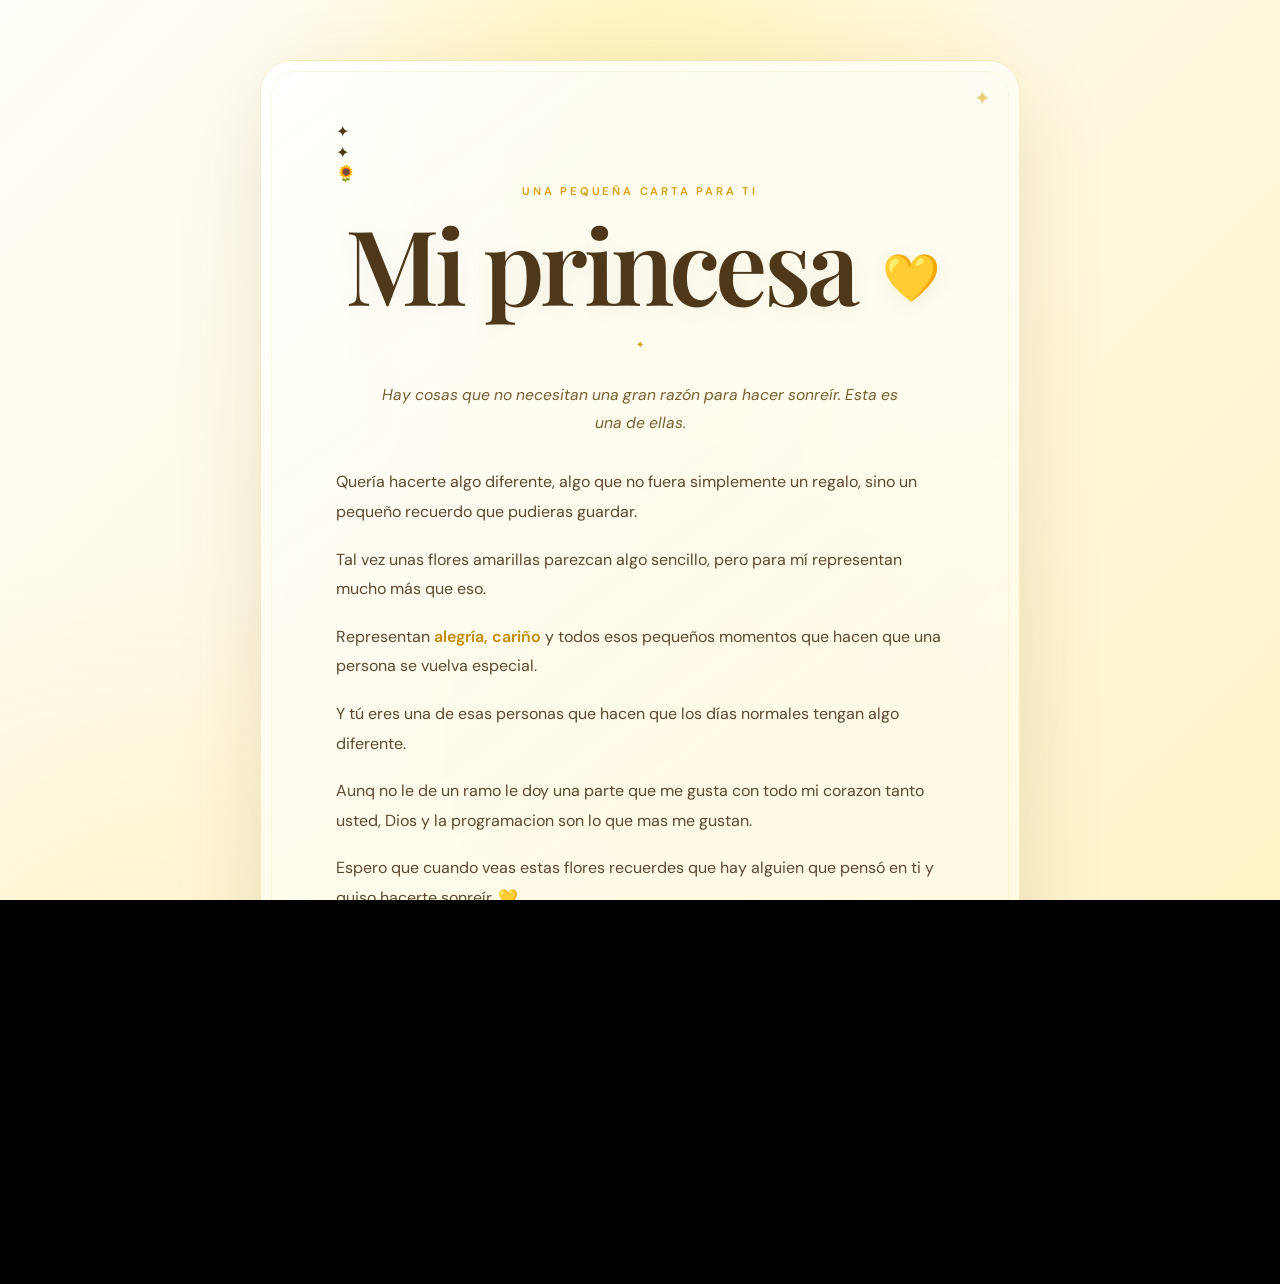
==== carta.html @ 80866b82 "Subir pagina" ====
<!DOCTYPE html>
<html lang="es">
<head>
    <meta charset="UTF-8">
    <link rel="icon" href="imagens/icons.png">
    <meta name="viewport" content="width=device-width, initial-scale=1.0">

    <meta name="theme-color" content="#fff7d6">
    <meta name="description" content="Una pequeña carta especial para ti.">

    <title>Para mi princesa 💛</title>

    <link rel="preconnect" href="https://fonts.googleapis.com">
    <link rel="preconnect" href="https://fonts.gstatic.com" crossorigin>

    <link href="https://fonts.googleapis.com/css2?family=DM+Sans:wght@400;500;600&family=Playfair+Display:wght@500;600&display=swap" rel="stylesheet">

    <link rel="stylesheet"
          href="static/css/style.css">
</head>

<body>

    <!-- Fondo -->
    <div class="background-glow"></div>


    <main class="letter-page">

        <section class="letter-card">

            <!-- Decoraciones -->
            <div class="card-decoration decoration-top">✦</div>
            <div class="card-decoration decoration-bottom">✦</div>

            <header class="letter-header">

                <div class="little-flower">
                    🌻
                </div>

                <p class="eyebrow">
                    UNA PEQUEÑA CARTA PARA TI
                </p>

                <h1>
                    Mi princesa
                    <span class="title-heart">💛</span>
                </h1>

                <div class="divider">
                    <span>✦</span>
                    
                </div>

                <p class="intro">
                    Hay cosas que no necesitan una gran razón
                    para hacer sonreír. Esta es una de ellas.
                </p>

            </header>


            <div class="letter-content">

                <p>
                    Quería hacerte algo diferente, algo que no fuera
                    simplemente un regalo, sino un pequeño recuerdo
                    que pudieras guardar.
                </p>

                <p>
                    Tal vez unas flores amarillas parezcan algo
                    sencillo, pero para mí representan mucho más
                    que eso.
                </p>

                <p>
                    Representan <span class="highlight">alegría, cariño</span>
                    y todos esos pequeños momentos que hacen que una
                    persona se vuelva especial.
                </p>

                <p>
                    Y tú eres una de esas personas que hacen que los
                    días normales tengan algo diferente.
                </p>
                <p>
                    Aunq no le de un ramo le doy una parte que me gusta
                    con todo mi corazon tanto usted, Dios y la programacion
                    son lo que mas me gustan.
                </p>
                <p>
                    Espero que cuando veas estas flores recuerdes
                    que hay alguien que pensó en ti y quiso
                    hacerte sonreír.
                    <span>💛</span>
                </p>

                <div class="signature">
                    <span>Con muchísimo cariño,</span>
                    <strong>Yo 💛</strong>
                </div>

            </div>


            <footer class="letter-footer">

                <button
                    type="button"
                    class="continue-btn"
                    id="continueBtn">

                    <span>Hay algo más...</span>
                    <span class="button-icon">✨</span>

                </button>

                <p class="small-hint">
                    La sorpresa todavía no termina 🌻
                </p>

            </footer>

        </section>

    </main>


    <!-- Pantalla de sorpresa -->
    <div class="surprise" id="surprise">

        <div class="surprise-card">

            <button class="close-btn" id="closeBtn">
                ×
            </button>

            <a href="agujero-negro-flor-amarillas.html" class="surprise-flower">
                🌻
            </a>

            <p class="surprise-small">
                Y esto es para ti...
            </p>

            <h2>
                Porque eres<br>
                <span>especial 💛</span>
            </h2>

            <p>
                Espero que esta pequeña sorpresa
                te haya sacado aunque sea una sonrisa.
            </p>

            <div class="surprise-hearts">
                🌻 💛 🌻
            </div>

        </div>

    </div>


    <script src="static/js/app.js"></script>

</body>
</html>
---- static/css/style.css ----
@import url('https://fonts.googleapis.com/css2?family=DM+Sans:wght@400;500;600&family=Playfair+Display:wght@500;600;700&display=swap');

/* =========================================================
   VARIABLES
========================================================= */

:root {
  --cream: #fffbea;
  --cream-light: #fffdf5;
  --yellow: #ffd83d;
  --yellow-soft: #fff1a8;
  --gold: #d99d00;

  --brown: #4d381b;
  --brown-light: #765f32;
  --text: #493918;

  --green: #688c35;

  --shadow:
    0 25px 70px rgba(111, 77, 22, .13);
}


/* =========================================================
   RESET GENERAL
========================================================= */

* {
  box-sizing: border-box;
  margin: 0;
  padding: 0;
}

html {
  scroll-behavior: smooth;
}

body {
  min-height: 100vh;

  overflow-x: hidden;

  background: var(--cream);

  color: var(--text);

  font-family: "DM Sans", sans-serif;
}


/* =========================================================
   =========================================================
   INDEX.HTML
   =========================================================
   ========================================================= */


/* ---------- HERO ---------- */

.hero {
  position: relative;

  min-height: 100vh;

  display: grid;
  place-items: center;

  overflow: hidden;

  isolation: isolate;

  background:
    radial-gradient(
      circle at 50% 38%,
      rgba(255, 233, 104, .58),
      transparent 30%
    ),
    radial-gradient(
      circle at 15% 80%,
      rgba(255, 211, 60, .14),
      transparent 30%
    ),
    radial-gradient(
      circle at 85% 75%,
      rgba(255, 211, 60, .12),
      transparent 30%
    ),
    linear-gradient(
      180deg,
      #fffef8 0%,
      #fff8cc 58%,
      #f8df83 100%
    );
}


/* ---------- BRILLO ---------- */

.sun-glow {
  position: absolute;

  width: 70vmin;
  height: 70vmin;

  border-radius: 50%;

  background:
    radial-gradient(
      circle,
      rgba(255, 220, 57, .28),
      rgba(255, 220, 57, .08) 50%,
      transparent 72%
    );

  filter: blur(15px);

  animation: breathe 5s ease-in-out infinite;

  pointer-events: none;
}


/* ---------- CONTENIDO INDEX ---------- */

.welcome {
  position: relative;

  z-index: 5;

  width: min(90%, 720px);

  padding: 40px 20px 160px;

  text-align: center;

  animation: rise .9s cubic-bezier(.2,.8,.2,1) both;
}


/* ---------- EYEBROW INDEX ---------- */

.hero .eyebrow {
  margin-bottom: 18px;

  color: var(--gold);

  font-size: .72rem;

  font-weight: 600;

  letter-spacing: .22em;

  text-transform: uppercase;
}


/* ---------- TITULOS INDEX ---------- */

.hero h1,
.reveal h2 {
  font-family: "Playfair Display", serif;

  line-height: 1.05;

  font-weight: 600;
}

.hero h1 {
  color: #4d391b;

  font-size:
    clamp(3rem, 8vw, 6.5rem);

  letter-spacing: -.045em;

  text-shadow:
    0 5px 25px rgba(105, 70, 0, .08);
}

.hero h1 span,
.reveal h2 span {
  color: var(--gold);

  font-style: italic;
}


/* ---------- CORAZON ---------- */

.hero h1 span {
  display: inline-block;

  animation: heartbeat 2s ease-in-out infinite;
}


/* ---------- INTRO INDEX ---------- */

.hero .intro {
  max-width: 570px;

  margin: 25px auto 34px;

  font-size:
    clamp(1rem, 2.5vw, 1.2rem);

  line-height: 1.8;

  color: var(--brown-light);
}


/* ---------- BOTONES ---------- */

.surprise-btn,
.continue-btn {
  position: relative;

  border: 0;

  cursor: pointer;

  overflow: hidden;

  color: #493500;

  background:
    linear-gradient(
      135deg,
      #ffe45a,
      #ffc928
    );

  box-shadow:
    0 14px 30px rgba(187, 132, 0, .2),
    inset 0 1px 0 rgba(255,255,255,.65);

  font-family: inherit;

  font-weight: 600;

  transition:
    transform .25s ease,
    box-shadow .25s ease;
}


/* brillo del boton */

.surprise-btn::before,
.continue-btn::before {
  content: "";

  position: absolute;

  top: 0;
  left: -100%;

  width: 60%;
  height: 100%;

  background:
    linear-gradient(
      90deg,
      transparent,
      rgba(255,255,255,.55),
      transparent
    );

  transform: skewX(-20deg);

  transition: left .6s ease;
}

.surprise-btn:hover::before,
.continue-btn:hover::before {
  left: 140%;
}


.surprise-btn {
  padding: 17px 29px;

  border-radius: 999px;

  font-size: 1rem;
}


.continue-btn {
  padding: 14px 25px;

  border-radius: 999px;

  font-size: .95rem;
}


.surprise-btn:hover,
.continue-btn:hover {
  transform:
    translateY(-4px)
    scale(1.02);

  box-shadow:
    0 20px 40px rgba(187, 132, 0, .3);
}


.surprise-btn:active,
.continue-btn:active {
  transform: scale(.97);
}


.surprise-btn span {
  margin: 0 5px;
}


/* ---------- HINT ---------- */

.hero .hint {
  margin-top: 14px;

  color: rgba(73, 57, 24, .58);

  font-size: .75rem;
}


/* =========================================================
   FLORES INDEX
========================================================= */

.hero .flower {
  position: absolute;

  z-index: 2;

  bottom: -18px;

  width: 170px;
  height: 330px;

  transform-origin: bottom center;

  animation: sway 5s ease-in-out infinite;

  filter:
    drop-shadow(
      0 10px 12px rgba(105,70,0,.12)
    );
}


.hero .flower-left {
  left: 2%;

  transform: rotate(-5deg);
}


.hero .flower-right {
  right: 2%;

  transform: rotate(5deg);

  animation-delay: -2s;
}


.hero .head {
  position: absolute;

  top: 5px;
  left: 50%;

  transform: translateX(-50%);

  font-size: 7rem;
}


.hero .stem {
  position: absolute;

  top: 100px;
  left: 50%;

  width: 8px;
  height: 250px;

  border-radius: 10px;

  background:
    linear-gradient(
      90deg,
      #55772a,
      #789c3e,
      #55772a
    );

  transform: translateX(-50%);
}


.hero .leaf {
  position: absolute;

  width: 75px;
  height: 34px;

  background:
    linear-gradient(
      135deg,
      #86a847,
      #5f8630
    );

  border-radius: 100% 0 100% 0;
}


.hero .leaf-a {
  top: 195px;
  left: 30px;

  transform: rotate(20deg);
}


.hero .leaf-b {
  top: 250px;
  right: 20px;

  transform: rotate(200deg);
}


/* =========================================================
   PETALOS
========================================================= */

.petals {
  position: absolute;

  inset: 0;

  z-index: 8;

  pointer-events: none;

  overflow: hidden;
}


.petal {
  position: absolute;

  top: -30px;

  font-size: 1.1rem;

  opacity: .75;

  animation:
    fall linear forwards;
}


/* =========================================================
   REVEAL DEL INDEX
========================================================= */

.reveal {
  position: relative;

  min-height: 100vh;

  display: grid;

  place-items: center;

  padding: 40px 20px;

  overflow: hidden;

  background:
    radial-gradient(
      circle at 50% 20%,
      rgba(255, 238, 134, .5),
      transparent 35%
    ),
    linear-gradient(
      180deg,
      #f8df83,
      #fff9dc
    );

  opacity: 0;

  visibility: hidden;

  transform: translateY(30px);

  transition:
    opacity .8s ease,
    transform .8s ease,
    visibility .8s;
}


.reveal.show {
  opacity: 1;

  visibility: visible;

  transform: translateY(0);
}


.reveal-card {
  position: relative;

  width: min(92%, 650px);

  padding:
    clamp(35px, 8vw, 70px);

  text-align: center;

  border:
    1px solid rgba(217,157,0,.18);

  border-radius: 32px;

  background:
    rgba(255, 253, 241, .82);

  box-shadow:
    var(--shadow);

  backdrop-filter: blur(14px);

  -webkit-backdrop-filter: blur(14px);
}


.reveal-card::before {
  content: "";

  position: absolute;

  inset: 10px;

  border:
    1px solid rgba(217,157,0,.08);

  border-radius: 24px;

  pointer-events: none;
}


.mini-bouquet {
  position: relative;

  z-index: 2;

  margin-bottom: 20px;

  font-size: 3rem;

  animation:
    float 3s ease-in-out infinite;
}


.reveal h2 {
  position: relative;

  z-index: 2;

  color: var(--brown);

  font-size:
    clamp(2.5rem, 7vw, 5rem);
}


.reveal-card > p:not(.eyebrow) {
  position: relative;

  z-index: 2;

  max-width: 480px;

  margin: 25px auto;

  color: var(--brown-light);

  line-height: 1.8;
}


/* =========================================================
   =========================================================
   CARTA.HTML
   =========================================================
   ========================================================= */


/* ---------- PAGINA ---------- */

.letter-page {
  position: relative;

  min-height: 100vh;

  display: flex;

  align-items: center;

  justify-content: center;

  padding: 60px 20px;

  overflow: hidden;

  background:
    radial-gradient(
      circle at 50% 10%,
      rgba(255, 232, 106, .42),
      transparent 30%
    ),
    radial-gradient(
      circle at 10% 80%,
      rgba(255, 210, 55, .12),
      transparent 30%
    ),
    linear-gradient(
      135deg,
      #fffef8,
      #fff8dd,
      #fff0bd
    );
}


/* brillo de fondo de la carta */

.letter-page::before {
  content: "";

  position: absolute;

  width: 550px;
  height: 550px;

  border-radius: 50%;

  background:
    rgba(255, 215, 61, .12);

  filter: blur(80px);

  pointer-events: none;
}


/* ---------- TARJETA ---------- */

.letter-card {
  position: relative;

  z-index: 5;

  width: min(760px, 100%);

  padding:
    60px
    clamp(28px, 7vw, 75px);

  border:
    1px solid rgba(217, 157, 0, .18);

  border-radius: 32px;

  background:
    linear-gradient(
      145deg,
      rgba(255,255,255,.88),
      rgba(255,250,224,.78)
    );

  box-shadow:
    0 30px 90px rgba(111,77,22,.14),
    inset 0 1px 0 rgba(255,255,255,.9);

  backdrop-filter: blur(18px);

  -webkit-backdrop-filter: blur(18px);

  animation:
    letterAppear .9s cubic-bezier(.2,.8,.2,1) both;
}


/* borde interior */

.letter-card::before {
  content: "";

  position: absolute;

  inset: 10px;

  border:
    1px solid rgba(217,157,0,.08);

  border-radius: 24px;

  pointer-events: none;
}


/* ---------- DECORACIONES ---------- */

.letter-card::after {
  content: "✦";

  position: absolute;

  top: 24px;
  right: 28px;

  color: rgba(217,157,0,.5);

  font-size: 20px;
}


.letter-header,
.letter-content,
.letter-footer {
  position: relative;

  z-index: 2;
}


/* ---------- FLOR DE ARRIBA ---------- */

.letter-flower {
  margin-bottom: 12px;

  text-align: center;

  font-size: 42px;

  animation:
    flowerPulse 2.5s ease-in-out infinite;
}


/* ---------- EYEBROW CARTA ---------- */

.letter-header .eyebrow {
  margin-bottom: 14px;

  color: var(--gold);

  font-size: .7rem;

  font-weight: 600;

  letter-spacing: .25em;

  text-align: center;

  text-transform: uppercase;
}


/* ---------- TITULO CARTA ---------- */

.letter-header h1 {
  margin: 0;

  color: var(--brown);

  font-family: "Playfair Display", serif;

  font-size:
    clamp(3.4rem, 9vw, 6.5rem);

  font-weight: 600;

  line-height: .98;

  letter-spacing: -.045em;

  text-align: center;

  text-shadow:
    0 5px 25px rgba(105,70,0,.07);
}


/* corazón del titulo */

.letter-header h1 > span {
  display: inline-block;

  margin-left: 7px;

  font-family: sans-serif;

  font-size: .45em;

  vertical-align: middle;

  animation:
    heartbeat 2s ease-in-out infinite;
}


/* ---------- DIVISOR ---------- */

.letter-header .divider {
  display: flex;

  align-items: center;

  justify-content: center;

  gap: 12px;

  margin: 24px 0 30px;

  color: var(--gold);
}


.letter-header .divider span:first-child,
.letter-header .divider span:last-child {
  font-size: 10px;
}


.letter-header .divider span:nth-child(2) {
  font-size: 18px;
}


/* =========================================================
   IMPORTANTE:
   Si carta.html tiene .intro, NO usar el .intro del index.
========================================================= */

.letter-header .intro {
  max-width: 520px;

  margin: 0 auto;

  color: var(--brown-light);

  font-size: .98rem;

  line-height: 1.8;

  text-align: center;

  font-style: italic;
}


/* =========================================================
   CONTENIDO DE LA CARTA
========================================================= */

.letter-content {
  margin-top: 30px;

  color: #5d4830;

  font-size: 16px;

  line-height: 1.85;
}


.letter-content p {
  margin-bottom: 18px;
}


.letter-content p:last-child {
  margin-bottom: 0;
}


/* palabras destacadas */

.letter-content .highlight {
  color: #c18b0b;

  font-weight: 600;
}


/* =========================================================
   FIRMA
========================================================= */

.signature {
  margin-top: 30px;

  padding-top: 25px;

  border-top:
    1px solid rgba(217,157,0,.16);

  display: flex;

  flex-direction: column;

  gap: 4px;
}


.signature span {
  color: var(--brown-light);

  font-family: "Playfair Display", serif;

  font-size: 18px;

  font-style: italic;
}


.signature strong {
  color: var(--brown);

  font-family: "Playfair Display", serif;

  font-size: 25px;
}


/* =========================================================
   FOOTER CARTA
========================================================= */

.letter-footer {
  margin-top: 35px;

  text-align: center;
}


.letter-footer .continue-btn {
  display: inline-flex;

  align-items: center;

  justify-content: center;

  gap: 10px;
}


.button-icon {
  transition:
    transform .3s ease;
}


.continue-btn:hover .button-icon {
  transform:
    rotate(15deg)
    scale(1.2);
}


.small-hint {
  margin-top: 12px;

  color: rgba(73,57,24,.55);

  font-size: .75rem;
}


/* =========================================================
   FLORES FLOTANTES DE CARTA
========================================================= */

.letter-page .floating-flower {
  position: absolute;

  z-index: 1;

  pointer-events: none;

  user-select: none;

  opacity: .7;

  font-size: 28px;

  animation:
    letterFloat 5s ease-in-out infinite;
}


.letter-page .flower-1 {
  top: 8%;
  left: 7%;
}


.letter-page .flower-2 {
  top: 20%;
  right: 8%;

  animation-delay: -1.5s;
}


.letter-page .flower-3 {
  bottom: 12%;
  left: 9%;

  animation-delay: -3s;
}


.letter-page .flower-4 {
  bottom: 18%;
  right: 7%;

  animation-delay: -4s;
}


/* =========================================================
   ANIMACIONES
========================================================= */

@keyframes rise {
  from {
    opacity: 0;

    transform:
      translateY(25px)
      scale(.98);
  }

  to {
    opacity: 1;

    transform:
      translateY(0)
      scale(1);
  }
}


@keyframes letterAppear {
  from {
    opacity: 0;

    transform:
      translateY(30px)
      scale(.97);
  }

  to {
    opacity: 1;

    transform:
      translateY(0)
      scale(1);
  }
}


@keyframes breathe {
  0%,
  100% {
    transform: scale(1);

    opacity: .65;
  }

  50% {
    transform: scale(1.08);

    opacity: .9;
  }
}


@keyframes sway {
  0%,
  100% {
    margin-left: 0;

    transform: rotate(-5deg);
  }

  50% {
    margin-left: 8px;

    transform: rotate(-2deg);
  }
}


@keyframes float {
  0%,
  100% {
    transform: translateY(0);
  }

  50% {
    transform: translateY(-9px);
  }
}


@keyframes heartbeat {
  0%,
  100% {
    transform: scale(1);
  }

  10% {
    transform: scale(1.12);
  }

  20% {
    transform: scale(1);
  }

  30% {
    transform: scale(1.08);
  }

  40% {
    transform: scale(1);
  }
}


@keyframes flowerPulse {
  0%,
  100% {
    transform: scale(1);
  }

  50% {
    transform: scale(1.1);
  }
}


@keyframes letterFloat {
  0%,
  100% {
    transform:
      translateY(0)
      rotate(-5deg);
  }

  50% {
    transform:
      translateY(-14px)
      rotate(5deg);
  }
}


@keyframes fall {
  to {
    transform:
      translate3d(var(--drift), 110vh, 0)
      rotate(420deg);

    opacity: 0;
  }
}


/* =========================================================
   RESPONSIVE
========================================================= */

@media (max-width: 650px) {

  /* INDEX */

  .welcome {
    width: 94%;

    padding:
      35px
      15px
      120px;
  }

  .hero .eyebrow {
    font-size: .62rem;

    letter-spacing: .18em;
  }

  .hero h1 {
    font-size:
      clamp(3rem, 15vw, 5rem);
  }

  .hero .intro {
    font-size: .98rem;

    line-height: 1.7;
  }

  .hero .intro br {
    display: none;
  }

  .hero .flower {
    opacity: .5;

    transform: scale(.7);
  }

  .hero .flower-left {
    left: -50px;
  }

  .hero .flower-right {
    right: -50px;
  }


  /* CARTA */

  .letter-page {
    padding:
      30px
      14px;
  }

  .letter-card {
    width: 100%;

    padding:
      42px
      22px;

    border-radius: 26px;
  }

  .letter-card::before {
    inset: 7px;

    border-radius: 20px;
  }

  .letter-header h1 {
    font-size:
      clamp(
        3rem,
        14vw,
        5rem
      );
  }

  .letter-header .eyebrow {
    font-size: .58rem;

    letter-spacing: .18em;
  }

  .letter-content {
    font-size: 15px;

    line-height: 1.8;
  }

  .letter-page .floating-flower {
    opacity: .45;

    font-size: 22px;
  }

  .letter-page .flower-1 {
    left: 3%;
  }

  .letter-page .flower-2 {
    right: 3%;
  }

  .letter-page .flower-3 {
    left: 4%;
  }

  .letter-page .flower-4 {
    right: 4%;
  }


  /* REVEAL */

  .reveal {
    padding: 25px 14px;
  }

  .reveal-card {
    width: 96%;

    padding:
      45px 25px;

    border-radius: 27px;
  }

  .reveal h2 {
    font-size:
      clamp(
        2.5rem,
        13vw,
        4rem
      );
  }
}


/* =========================================================
   PANTALLAS PEQUEÑAS
========================================================= */

@media (max-width: 380px) {

  .letter-card {
    padding:
      35px
      18px;
  }

  .letter-header h1 {
    font-size: 2.8rem;
  }

  .hero h1 {
    font-size: 2.8rem;
  }

  .surprise-btn {
    padding:
      15px
      22px;
  }
}


/* =========================================================
   REDUCIR ANIMACIONES
========================================================= */

@media (prefers-reduced-motion: reduce) {

  *,
  *::before,
  *::after {
    animation-duration: .01ms !important;

    animation-iteration-count: 1 !important;

    transition-duration: .01ms !important;

    scroll-behavior: auto !important;
  }
}
/* =========================================================
   SORPRESA FINAL
========================================================= */

.surprise {
  position: fixed;
  inset: 0;

  z-index: 1000;

  display: flex;
  align-items: center;
  justify-content: center;

  padding: 20px;

  background: rgba(58, 40, 17, .45);

  backdrop-filter: blur(10px);
  -webkit-backdrop-filter: blur(10px);

  opacity: 0;
  visibility: hidden;

  transition:
    opacity .45s ease,
    visibility .45s ease;
}


/* Cuando está abierta */

.surprise.show,
.surprise.active {
  opacity: 1;
  visibility: visible;
}


/* =========================================================
   TARJETA
========================================================= */

.surprise-card {
  position: relative;

  width: min(92%, 500px);

  padding: 55px 35px 45px;

  text-align: center;

  border: 1px solid rgba(217, 157, 0, .2);

  border-radius: 32px;

  background:
    linear-gradient(
      145deg,
      rgba(255, 255, 255, .96),
      rgba(255, 248, 211, .94)
    );

  box-shadow:
    0 35px 100px rgba(67, 45, 12, .25),
    inset 0 1px 0 rgba(255,255,255,.9);

  transform:
    translateY(25px)
    scale(.88);

  transition:
    transform .55s cubic-bezier(.17,.67,.25,1.2);
}


/* Animación al abrir */

.surprise.show .surprise-card,
.surprise.active .surprise-card {
  transform:
    translateY(0)
    scale(1);
}


/* Borde interior */

.surprise-card::before {
  content: "";

  position: absolute;

  inset: 10px;

  border:
    1px solid rgba(217,157,0,.1);

  border-radius: 24px;

  pointer-events: none;
}


/* =========================================================
   BOTÓN CERRAR
========================================================= */

.close-btn {
  position: absolute;

  top: 15px;
  right: 17px;

  z-index: 5;

  width: 38px;
  height: 38px;

  display: grid;
  place-items: center;

  border: none;

  border-radius: 50%;

  background:
    rgba(111, 77, 22, .07);

  color: var(--brown);

  font-family: Arial, sans-serif;

  font-size: 25px;
  font-weight: 300;

  line-height: 1;

  cursor: pointer;

  transition:
    transform .25s ease,
    background .25s ease;
}


.close-btn:hover {
  background:
    rgba(217, 157, 0, .15);

  transform:
    rotate(90deg)
    scale(1.08);
}


.close-btn:active {
  transform:
    rotate(90deg)
    scale(.95);
}


/* =========================================================
   FLOR
========================================================= */

.surprise-flower {
  position: relative;

  z-index: 2;

  margin-bottom: 17px;

  font-size: 64px;

  filter:
    drop-shadow(
      0 10px 10px rgba(105,70,0,.12)
    );

  animation:
    surpriseFlower 2.8s ease-in-out infinite;
}


/* =========================================================
   TEXTO PEQUEÑO
========================================================= */

.surprise-small {
  position: relative;

  z-index: 2;

  margin-bottom: 12px;

  color: var(--gold);

  font-size: .7rem;

  font-weight: 600;

  letter-spacing: .22em;

  text-transform: uppercase;
}


/* =========================================================
   TITULO
========================================================= */

.surprise-card h2 {
  position: relative;

  z-index: 2;

  margin: 0;

  color: var(--brown);

  font-family: "Playfair Display", serif;

  font-size:
    clamp(2.7rem, 8vw, 4.5rem);

  font-weight: 600;

  line-height: 1;

  letter-spacing: -.035em;
}


.surprise-card h2 span {
  color: var(--gold);

  font-style: italic;
}


/* =========================================================
   TEXTO PRINCIPAL
========================================================= */

.surprise-card > p:not(.surprise-small) {
  position: relative;

  z-index: 2;

  max-width: 390px;

  margin: 25px auto 0;

  color: var(--brown-light);

  font-size: .98rem;

  line-height: 1.8;
}


/* =========================================================
   CORAZONES
========================================================= */

.surprise-hearts {
  position: relative;

  z-index: 2;

  margin-top: 25px;

  color: var(--gold);

  font-size: 22px;

  letter-spacing: 7px;

  animation:
    heartsFloat 3s ease-in-out infinite;
}


/* =========================================================
   BRILLO DECORATIVO
========================================================= */

.surprise-card::after {
  content: "✦";

  position: absolute;

  top: 23px;
  left: 27px;

  color: rgba(217,157,0,.4);

  font-size: 18px;
}


/* =========================================================
   ANIMACIONES
========================================================= */

@keyframes surpriseFlower {

  0%,
  100% {
    transform:
      translateY(0)
      rotate(-3deg);
  }

  50% {
    transform:
      translateY(-8px)
      rotate(3deg);
  }
}


@keyframes heartsFloat {

  0%,
  100% {
    transform: translateY(0);
  }

  50% {
    transform: translateY(-5px);
  }
}


/* =========================================================
   CELULAR
========================================================= */

@media (max-width: 600px) {

  .surprise {
    padding: 15px;
  }

  .surprise-card {
    width: 100%;

    padding:
      52px
      25px
      40px;

    border-radius: 27px;
  }

  .surprise-card::before {
    inset: 7px;

    border-radius: 20px;
  }

  .surprise-flower {
    font-size: 55px;
  }

  .surprise-small {
    font-size: .6rem;

    letter-spacing: .18em;
  }

  .surprise-card h2 {
    font-size:
      clamp(2.5rem, 13vw, 3.7rem);
  }

  .surprise-card > p:not(.surprise-small) {
    font-size: .92rem;
  }

  .close-btn {
    top: 13px;
    right: 14px;
  }
}
/* =========================================
   VENTANA EMERGENTE
========================================= */

.surprise {
    position: fixed;
    inset: 0;

    z-index: 9999;

    display: flex;
    align-items: center;
    justify-content: center;

    padding: 20px;

    background: rgba(50, 35, 10, 0.45);

    backdrop-filter: blur(8px);
    -webkit-backdrop-filter: blur(8px);

    opacity: 0;
    visibility: hidden;
    pointer-events: none;

    transition:
        opacity 0.4s ease,
        visibility 0.4s ease;
}


/* Cuando se abre */

.surprise.show {
    opacity: 1;
    visibility: visible;
    pointer-events: auto;
}


/* =========================================
   TARJETA
========================================= */

.surprise-card {
    position: relative;

    width: min(500px, 92%);

    padding: 55px 35px 45px;

    text-align: center;

    border-radius: 30px;

    background:
        linear-gradient(
            145deg,
            #fffefa,
            #fff7d5
        );

    border: 1px solid rgba(217, 157, 0, 0.2);

    box-shadow:
        0 30px 80px rgba(70, 45, 10, 0.3);

    transform: translateY(30px) scale(0.85);

    transition:
        transform 0.5s
        cubic-bezier(.17,.67,.25,1.2);
}


/* Animación de entrada */

.surprise.show .surprise-card {
    transform:
        translateY(0)
        scale(1);
}


/* =========================================
   BOTÓN CERRAR
========================================= */

.close-btn {
    position: absolute;

    top: 15px;
    right: 15px;

    width: 38px;
    height: 38px;

    border: none;
    border-radius: 50%;

    background: rgba(111, 77, 22, 0.08);

    color: #6f4d16;

    font-size: 25px;

    cursor: pointer;

    transition:
        transform 0.25s ease,
        background 0.25s ease;
}

.close-btn:hover {
    background: rgba(217, 157, 0, 0.16);

    transform:
        rotate(90deg)
        scale(1.1);
}


/* =========================================
   FLOR
========================================= */

.surprise-flower {
    font-size: 65px;

    margin-bottom: 15px;

    animation:
        popupFlower 3s ease-in-out infinite;
}


/* =========================================
   TEXTO
========================================= */

.surprise-small {
    margin-bottom: 12px;

    color: #d99d00;

    font-size: .7rem;

    font-weight: 600;

    letter-spacing: .2em;

    text-transform: uppercase;
}


.surprise-card h2 {
    font-family: "Playfair Display", serif;

    font-size:
        clamp(2.5rem, 7vw, 4rem);

    line-height: 1;

    color: #493918;
}


.surprise-card h2 span {
    color: #d99d00;

    font-style: italic;
}


.surprise-card > p:not(.surprise-small) {
    margin: 25px auto 0;

    max-width: 380px;

    color: #765f32;

    line-height: 1.8;
}


/* =========================================
   DECORACIÓN
========================================= */

.surprise-hearts {
    margin-top: 25px;

    font-size: 21px;

    letter-spacing: 6px;

    animation:
        popupFlower 3s ease-in-out infinite;
}


/* =========================================
   ANIMACIÓN
========================================= */

@keyframes popupFlower {

    0%,
    100% {
        transform: translateY(0) rotate(-3deg);
    }

    50% {
        transform: translateY(-8px) rotate(3deg);
    }
}


/* =========================================
   MÓVIL
========================================= */

@media (max-width: 600px) {

    .surprise {
        padding: 15px;
    }

    .surprise-card {
        padding: 50px 25px 40px;
        border-radius: 25px;
    }

    .surprise-flower {
        font-size: 55px;
    }
}
.surprise-flower {
    text-decoration: none;
    cursor: pointer;
    display: inline-block;
}
  /* Sin esto, cualquier elemento con width/height:100% Y padding a la vez
     queda mas ancho/alto que el propio 100% (el padding se suma aparte con
     el box-sizing por defecto) - eso es lo que corria #start-screen 20px
     hacia la derecha (100% + 20px de padding a cada lado = 40px de sobra),
     desalineando el emoji y el texto de "Toca para iniciar" del centro real
     de la pantalla. */
  *{box-sizing:border-box;}
  html, body { margin:0; height:100%; background:#000; overflow:hidden; -webkit-user-select:none; user-select:none; -webkit-tap-highlight-color:transparent; }
  canvas { display:block; }

  #main-title{
    position:fixed;top:40px;left:0;right:0;width:100%;
    font-size:2.6em;color:#FFFACD;white-space:nowrap;
    text-shadow:0 0 10px #FFD700,0 0 18px #FFA500;
    z-index:10;pointer-events:none;text-align:center;
    font-family:'Indie Flower','Bradley Hand','Segoe Script',cursive;
  }
  @media (max-width:768px){
    #main-title{font-size:1.55em;top:22px;white-space:normal;padding:0 10px;line-height:1.15;}
  }

  #start-screen{
    position:fixed;top:0;left:0;width:100%;height:100%;
    background:#000;display:flex;justify-content:center;align-items:center;
    flex-direction:column;color:#fff;z-index:9999;padding:20px;cursor:pointer;
    transition:opacity .7s ease,visibility .7s ease;
  }
  #start-screen.hidden{opacity:0;visibility:hidden;pointer-events:none;}
  #start-heart{
    font-size:clamp(74px,23vmin,148px);line-height:1;display:block;
    filter:drop-shadow(0 0 14px rgba(255,215,0,.75)) drop-shadow(0 0 36px rgba(255,165,0,.38)) drop-shadow(0 0 66px rgba(218,165,32,.22));
    animation:latido 1.35s ease-in-out infinite;transform-origin:50% 55%;
  }
  @keyframes latido{
    0%,100%{transform:scale(1);}
    12%{transform:scale(1.15);}
    24%{transform:scale(1);}
    36%{transform:scale(1.07);}
    50%{transform:scale(1);}
  }
  #start-text{
    font-size:1.8em;color:#FFFACD;font-family:'Indie Flower','Bradley Hand','Segoe Script',cursive;
    text-shadow:0 0 7px #FFD700;text-align:center;
    margin-top:clamp(16px,3.5vh,28px);
    animation:parpadeo 2.2s ease-in-out infinite;
  }
  @keyframes parpadeo{0%,100%{opacity:.55;}50%{opacity:1;}}
  @media (prefers-reduced-motion:reduce){
    #start-heart,#start-text{animation:none;}
  }
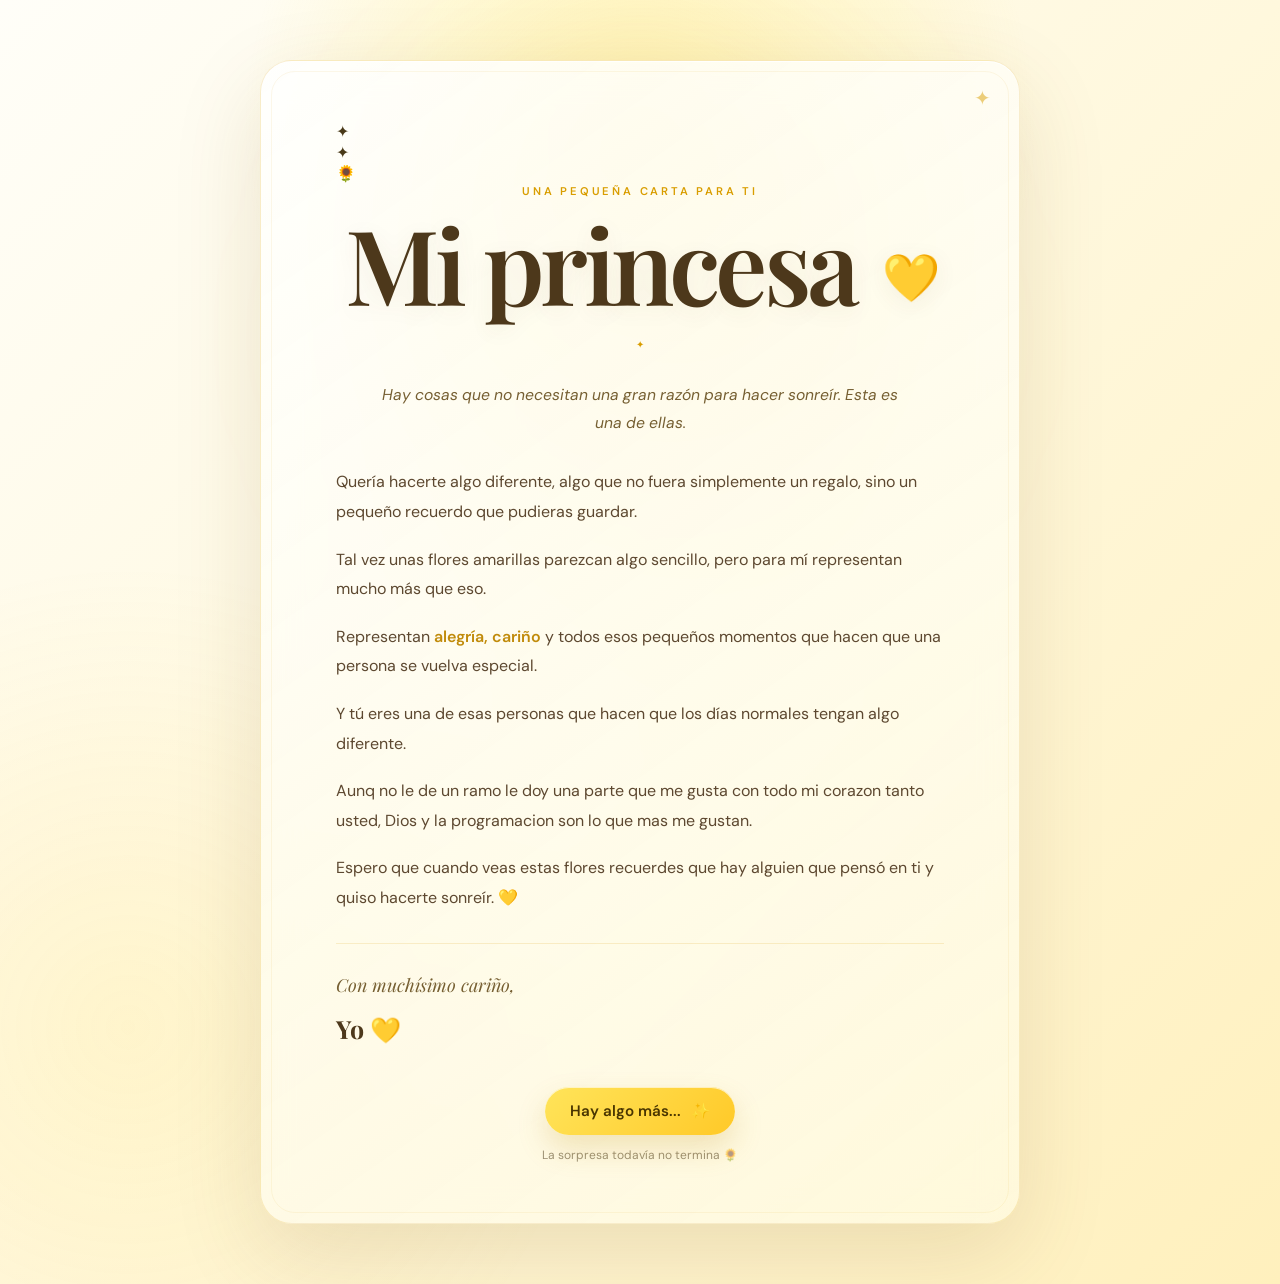
==== commit 994151f2: "Actualización del proyecto" ====
--- a/carta.html
+++ b/carta.html
@@ -23,7 +23,9 @@
 
     <!-- Fondo -->
     <div class="background-glow"></div>
-
+    <audio id="audio" loop preload="auto">
+    <source src="assets/musica1.mp3" type="audio/mp3">
+</audio>
 
     <main class="letter-page">
 
--- a/static/css/style.css
+++ b/static/css/style.css
@@ -615,37 +615,36 @@
 /* ---------- PAGINA ---------- */
 
 .letter-page {
-  position: relative;
-
-  min-height: 100vh;
-
-  display: flex;
-
-  align-items: center;
-
-  justify-content: center;
-
-  padding: 60px 20px;
-
-  overflow: hidden;
-
-  background:
-    radial-gradient(
-      circle at 50% 10%,
-      rgba(255, 232, 106, .42),
-      transparent 30%
-    ),
-    radial-gradient(
-      circle at 10% 80%,
-      rgba(255, 210, 55, .12),
-      transparent 30%
-    ),
-    linear-gradient(
-      135deg,
-      #fffef8,
-      #fff8dd,
-      #fff0bd
-    );
+    position: relative;
+    width: 100%;
+    min-height: 150vh !important;
+    height: auto !important;
+
+    display: flex;
+    align-items: flex-start;
+    justify-content: center;
+
+    padding: 60px 20px;
+
+    overflow: visible !important;
+
+    background:
+        radial-gradient(
+            circle at 50% 10%,
+            rgba(255, 232, 106, .42),
+            transparent 30%
+        ),
+        radial-gradient(
+            circle at 10% 80%,
+            rgba(255, 210, 55, .12),
+            transparent 30%
+        ),
+        linear-gradient(
+            135deg,
+            #fffef8,
+            #fff8dd,
+            #fff0bd
+        );
 }
 
 
@@ -2019,53 +2018,20 @@
     cursor: pointer;
     display: inline-block;
 }
-  /* Sin esto, cualquier elemento con width/height:100% Y padding a la vez
-     queda mas ancho/alto que el propio 100% (el padding se suma aparte con
-     el box-sizing por defecto) - eso es lo que corria #start-screen 20px
-     hacia la derecha (100% + 20px de padding a cada lado = 40px de sobra),
-     desalineando el emoji y el texto de "Toca para iniciar" del centro real
-     de la pantalla. */
-  *{box-sizing:border-box;}
-  html, body { margin:0; height:100%; background:#000; overflow:hidden; -webkit-user-select:none; user-select:none; -webkit-tap-highlight-color:transparent; }
-  canvas { display:block; }
-
-  #main-title{
-    position:fixed;top:40px;left:0;right:0;width:100%;
-    font-size:2.6em;color:#FFFACD;white-space:nowrap;
-    text-shadow:0 0 10px #FFD700,0 0 18px #FFA500;
-    z-index:10;pointer-events:none;text-align:center;
-    font-family:'Indie Flower','Bradley Hand','Segoe Script',cursive;
-  }
-  @media (max-width:768px){
-    #main-title{font-size:1.55em;top:22px;white-space:normal;padding:0 10px;line-height:1.15;}
-  }
-
-  #start-screen{
-    position:fixed;top:0;left:0;width:100%;height:100%;
-    background:#000;display:flex;justify-content:center;align-items:center;
-    flex-direction:column;color:#fff;z-index:9999;padding:20px;cursor:pointer;
-    transition:opacity .7s ease,visibility .7s ease;
-  }
-  #start-screen.hidden{opacity:0;visibility:hidden;pointer-events:none;}
-  #start-heart{
-    font-size:clamp(74px,23vmin,148px);line-height:1;display:block;
-    filter:drop-shadow(0 0 14px rgba(255,215,0,.75)) drop-shadow(0 0 36px rgba(255,165,0,.38)) drop-shadow(0 0 66px rgba(218,165,32,.22));
-    animation:latido 1.35s ease-in-out infinite;transform-origin:50% 55%;
-  }
-  @keyframes latido{
-    0%,100%{transform:scale(1);}
-    12%{transform:scale(1.15);}
-    24%{transform:scale(1);}
-    36%{transform:scale(1.07);}
-    50%{transform:scale(1);}
-  }
-  #start-text{
-    font-size:1.8em;color:#FFFACD;font-family:'Indie Flower','Bradley Hand','Segoe Script',cursive;
-    text-shadow:0 0 7px #FFD700;text-align:center;
-    margin-top:clamp(16px,3.5vh,28px);
-    animation:parpadeo 2.2s ease-in-out infinite;
-  }
-  @keyframes parpadeo{0%,100%{opacity:.55;}50%{opacity:1;}}
-  @media (prefers-reduced-motion:reduce){
-    #start-heart,#start-text{animation:none;}
-  }
+html {
+    overflow-y: scroll !important;
+}
+
+body {
+    height: auto !important;
+    min-height: 100vh !important;
+    overflow-x: hidden !important;
+    overflow-y: auto !important;
+}
+
+.letter-page {
+    width: 100%;
+    min-height: 100vh !important;
+    height: auto !important;
+    overflow: visible !important;
+}
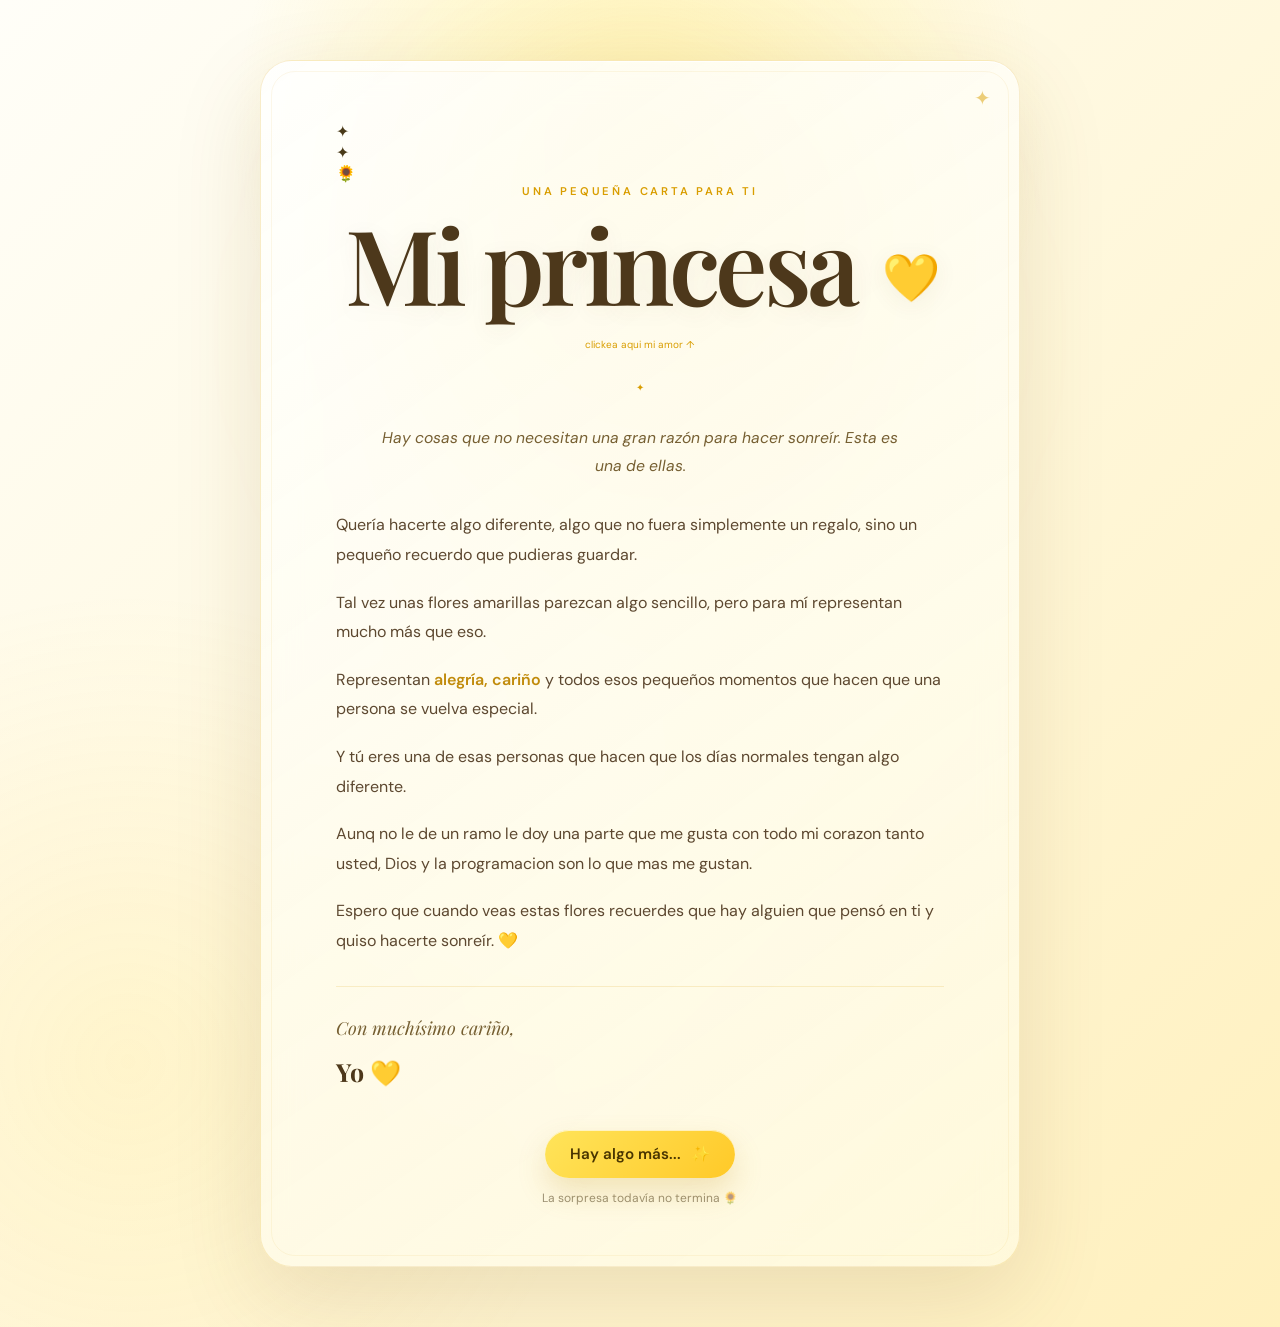
==== commit 1fac7f7d: "Actualización del proyecto" ====
--- a/carta.html
+++ b/carta.html
@@ -22,6 +22,7 @@
 <body>
 
     <!-- Fondo -->
+    
     <div class="background-glow"></div>
     <audio id="audio" loop preload="auto">
     <source src="assets/musica1.mp3" type="audio/mp3">
@@ -36,20 +37,27 @@
             <div class="card-decoration decoration-bottom">✦</div>
 
             <header class="letter-header">
-
-                <div class="little-flower">
+                
+                <div class="little-flower" ">
                     🌻
                 </div>
+                </div>
+
 
                 <p class="eyebrow">
                     UNA PEQUEÑA CARTA PARA TI
                 </p>
-
+                <div id="start-screen" class="hidden" style="display: none;"></div>
+                <div id="start-heart" aria-hidden="true">
                 <h1>
                     Mi princesa
                     <span class="title-heart">💛</span>
                 </h1>
-
+                </div>
+                <div class="divider">
+                    <span>clickea aqui mi amor ↑</span>
+                    
+                </div>
                 <div class="divider">
                     <span>✦</span>
                     
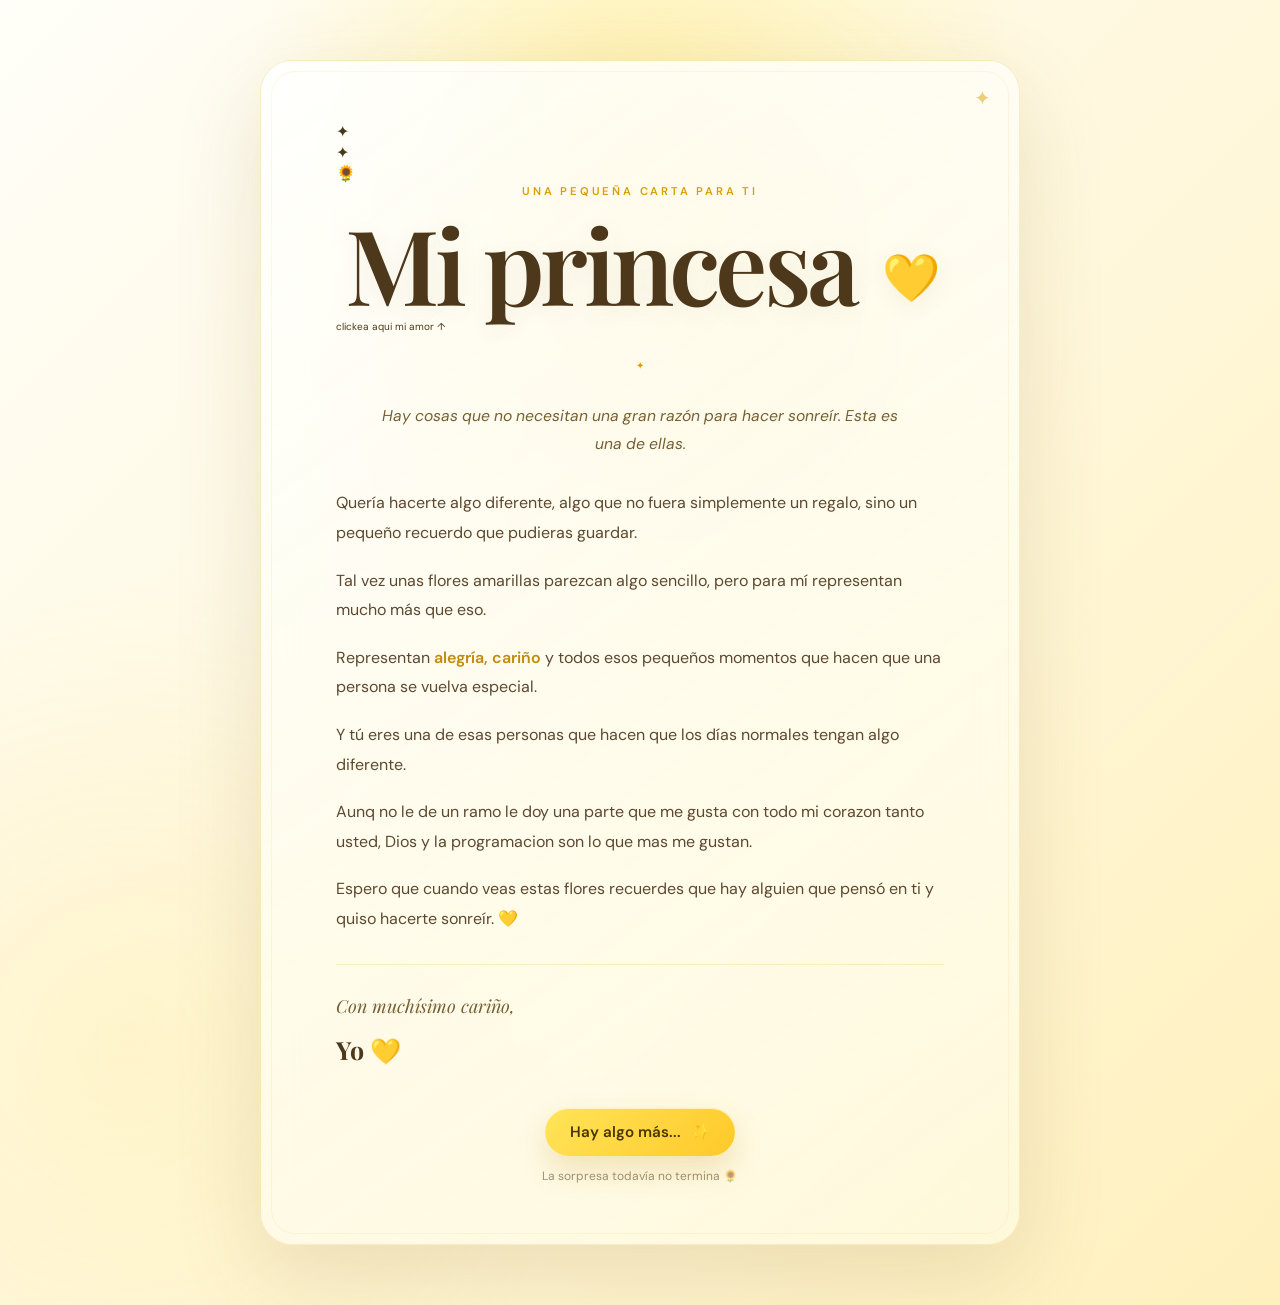
==== commit 5901a532: "Actualización del proyecto" ====
--- a/carta.html
+++ b/carta.html
@@ -54,7 +54,7 @@
                     <span class="title-heart">💛</span>
                 </h1>
                 </div>
-                <div class="divider">
+                <div class="divider1">
                     <span>clickea aqui mi amor ↑</span>
                     
                 </div>
--- a/static/css/style.css
+++ b/static/css/style.css
@@ -847,7 +847,9 @@
 .letter-header .divider span:last-child {
   font-size: 10px;
 }
-
+.letter-header .divider1 span:first-child {
+  font-size: 10px;
+}
 
 .letter-header .divider span:nth-child(2) {
   font-size: 18px;
